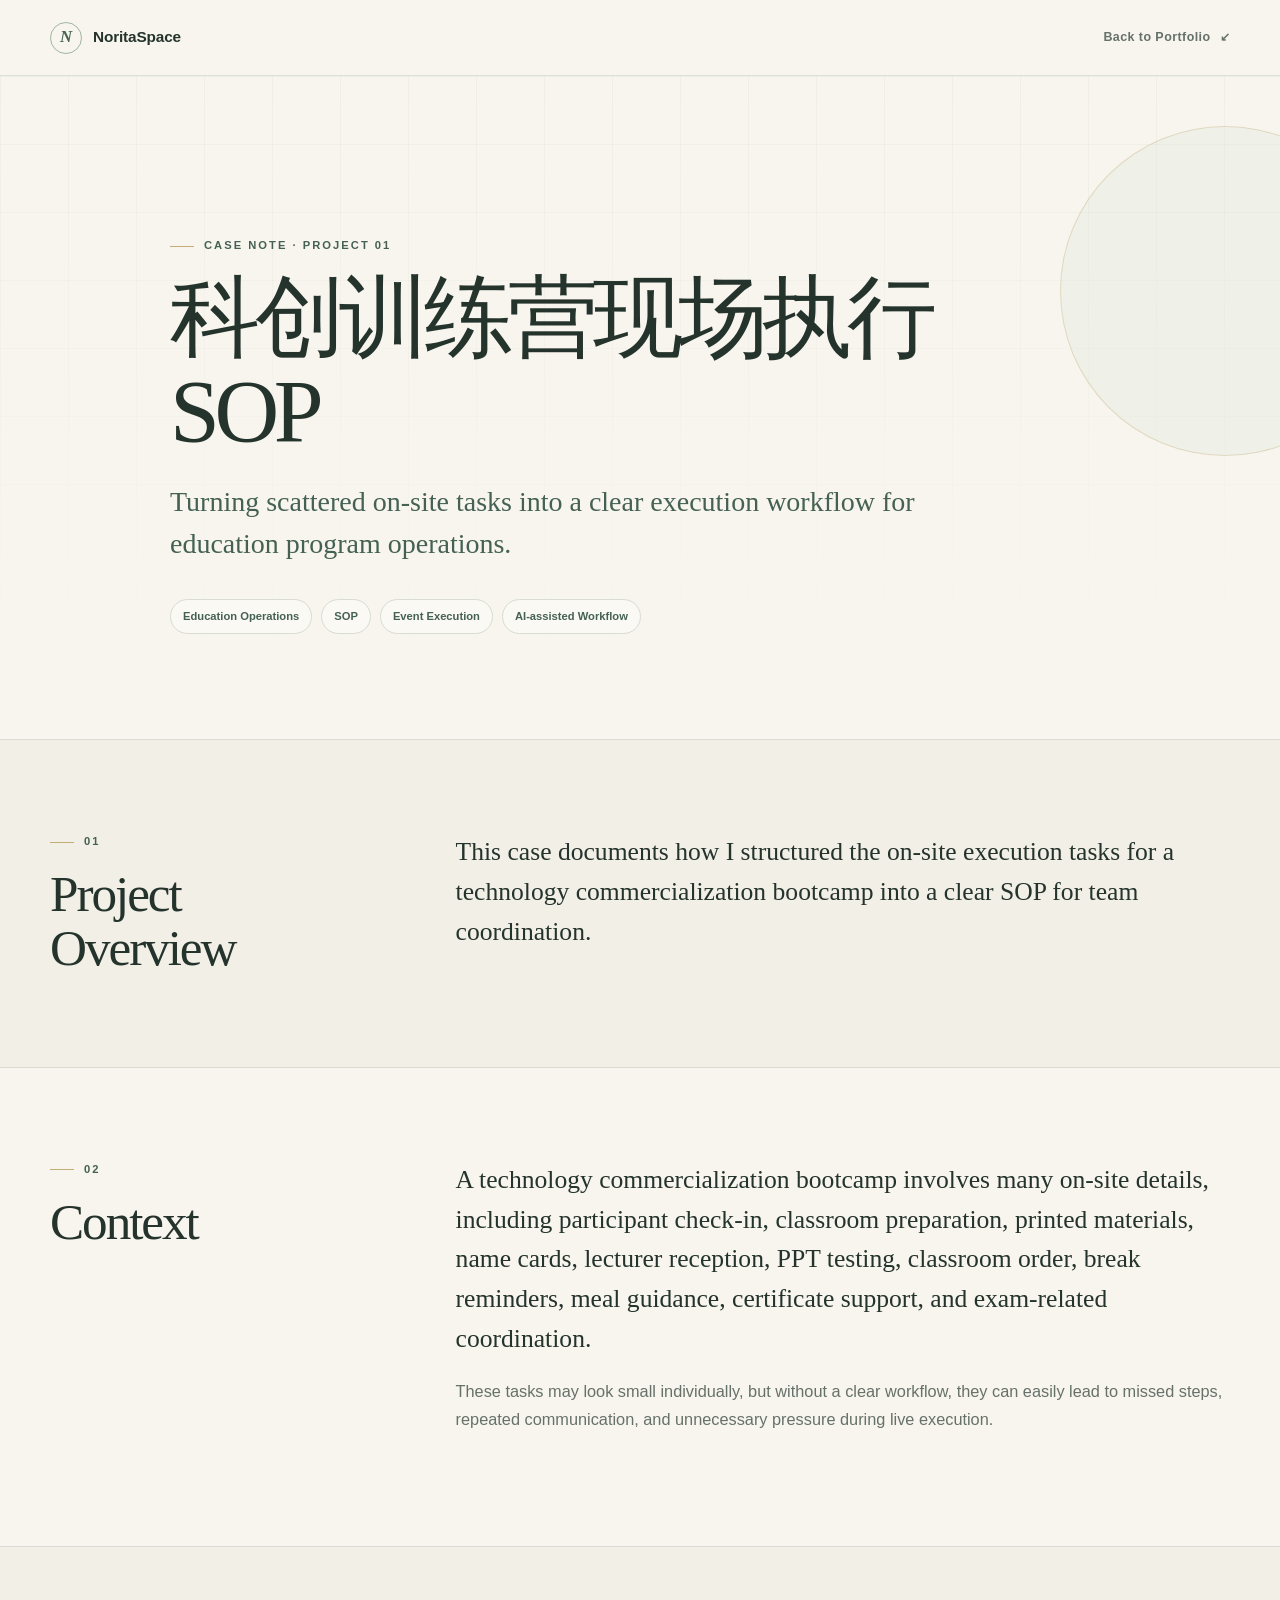
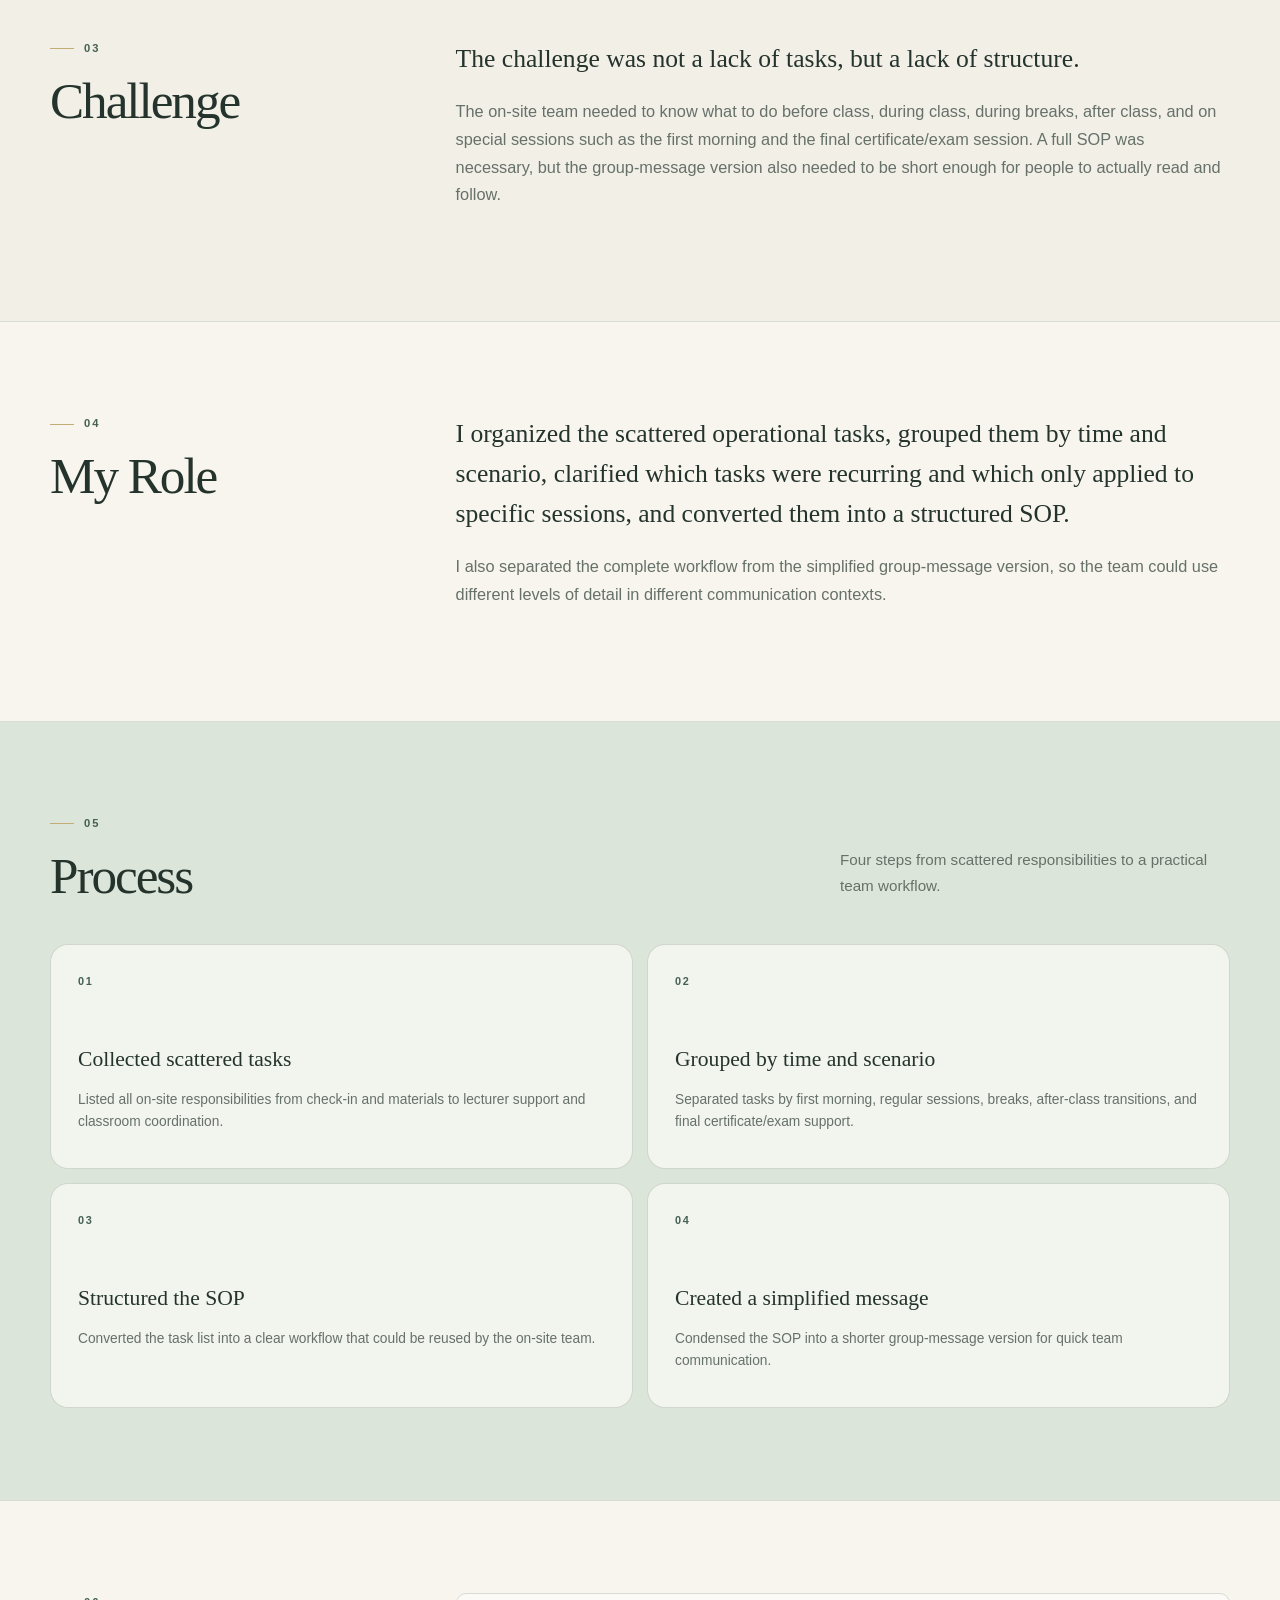
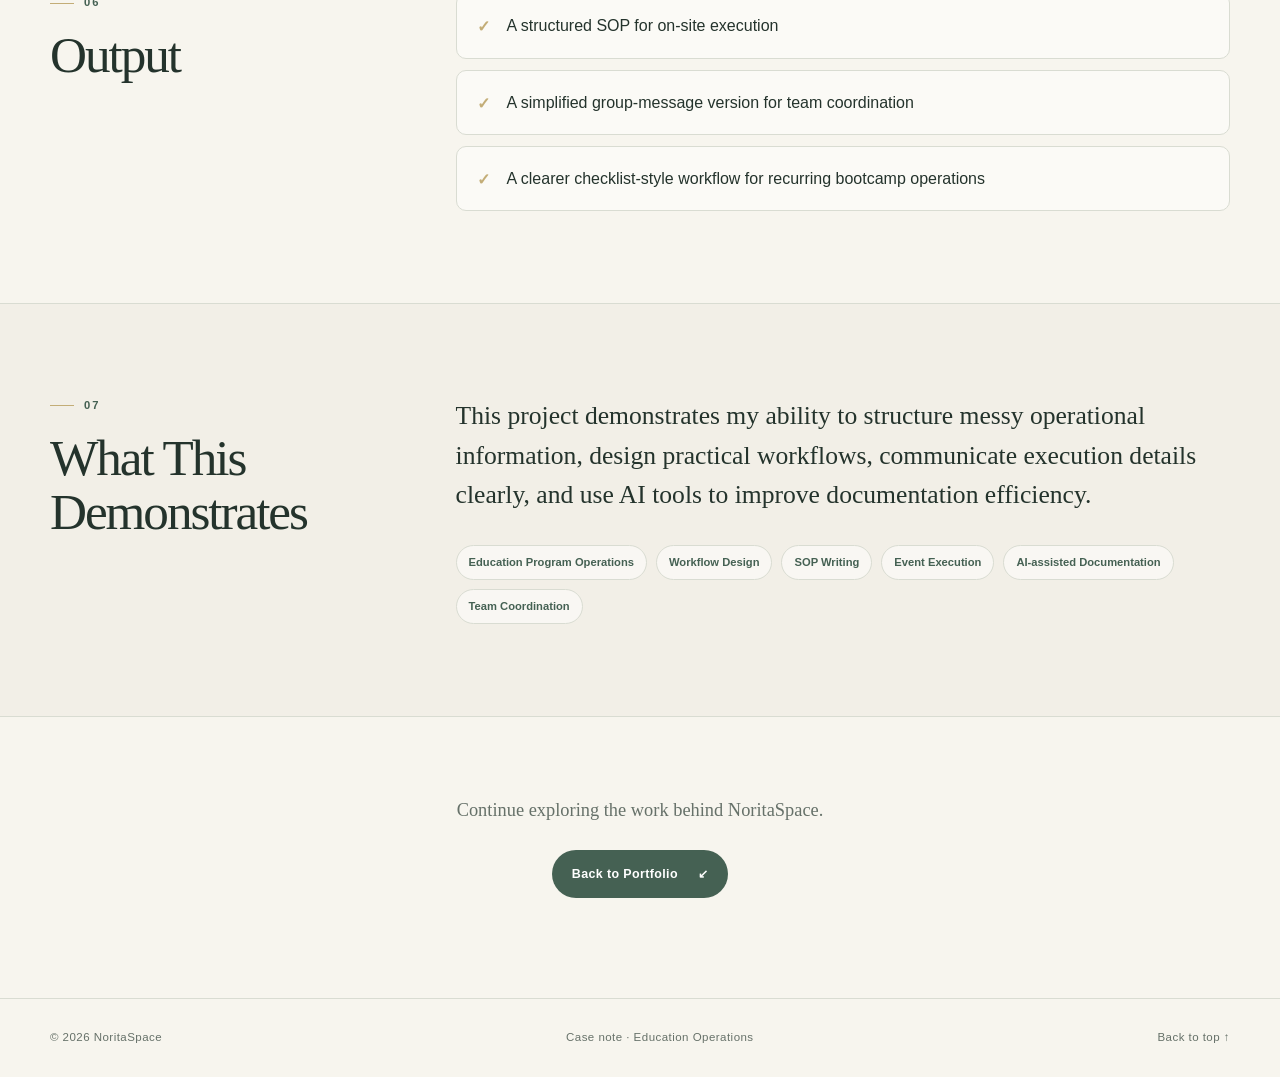
==== case-sop.html @ e7f47ffe "Add first case note page" ====
<!DOCTYPE html>
<html lang="en">
<head>
  <meta charset="UTF-8">
  <meta name="viewport" content="width=device-width, initial-scale=1.0">
  <meta name="description" content="A NoritaSpace case note about structuring the on-site execution workflow for a technology commercialization bootcamp.">
  <title>科创训练营现场执行 SOP | NoritaSpace</title>
  <link rel="icon" type="image/svg+xml" href="favicon.svg">
  <link rel="stylesheet" href="styles.css">
</head>
<body class="case-page">
  <a class="skip-link" href="#main-content">Skip to content</a>

  <header class="site-header">
    <div class="container nav-wrap">
      <a class="brand" href="index.html" aria-label="NoritaSpace home">
        <span class="brand-mark" aria-hidden="true">N</span>
        <span>NoritaSpace</span>
      </a>
      <a class="case-header-back" href="index.html#projects" aria-label="Back to Portfolio">
        <span>Back to Portfolio</span><span aria-hidden="true">↙</span>
      </a>
    </div>
  </header>

  <main id="main-content">
    <section class="case-hero" aria-labelledby="case-title">
      <div class="container case-hero-inner">
        <p class="eyebrow">Case note · Project 01</p>
        <h1 id="case-title" lang="zh-CN">科创训练营现场执行 SOP</h1>
        <p class="case-hero-subtitle">Turning scattered on-site tasks into a clear execution workflow for education program operations.</p>
        <ul class="case-tag-list" aria-label="Case tags">
          <li>Education Operations</li>
          <li>SOP</li>
          <li>Event Execution</li>
          <li>AI-assisted Workflow</li>
        </ul>
      </div>
    </section>

    <section class="case-section" aria-labelledby="overview-title">
      <div class="container case-section-grid">
        <div class="case-section-heading">
          <p class="section-index">01</p>
          <h2 id="overview-title">Project Overview</h2>
        </div>
        <div class="case-copy">
          <p>This case documents how I structured the on-site execution tasks for a technology commercialization bootcamp into a clear SOP for team coordination.</p>
        </div>
      </div>
    </section>

    <section class="case-section" aria-labelledby="context-title">
      <div class="container case-section-grid">
        <div class="case-section-heading">
          <p class="section-index">02</p>
          <h2 id="context-title">Context</h2>
        </div>
        <div class="case-copy">
          <p>A technology commercialization bootcamp involves many on-site details, including participant check-in, classroom preparation, printed materials, name cards, lecturer reception, PPT testing, classroom order, break reminders, meal guidance, certificate support, and exam-related coordination.</p>
          <p>These tasks may look small individually, but without a clear workflow, they can easily lead to missed steps, repeated communication, and unnecessary pressure during live execution.</p>
        </div>
      </div>
    </section>

    <section class="case-section" aria-labelledby="challenge-title">
      <div class="container case-section-grid">
        <div class="case-section-heading">
          <p class="section-index">03</p>
          <h2 id="challenge-title">Challenge</h2>
        </div>
        <div class="case-copy">
          <p>The challenge was not a lack of tasks, but a lack of structure.</p>
          <p>The on-site team needed to know what to do before class, during class, during breaks, after class, and on special sessions such as the first morning and the final certificate/exam session. A full SOP was necessary, but the group-message version also needed to be short enough for people to actually read and follow.</p>
        </div>
      </div>
    </section>

    <section class="case-section" aria-labelledby="role-title">
      <div class="container case-section-grid">
        <div class="case-section-heading">
          <p class="section-index">04</p>
          <h2 id="role-title">My Role</h2>
        </div>
        <div class="case-copy">
          <p>I organized the scattered operational tasks, grouped them by time and scenario, clarified which tasks were recurring and which only applied to specific sessions, and converted them into a structured SOP.</p>
          <p>I also separated the complete workflow from the simplified group-message version, so the team could use different levels of detail in different communication contexts.</p>
        </div>
      </div>
    </section>

    <section class="case-section case-process-section" aria-labelledby="process-title">
      <div class="container">
        <div class="case-section-intro">
          <div>
            <p class="section-index">05</p>
            <h2 id="process-title">Process</h2>
          </div>
          <p class="section-summary">Four steps from scattered responsibilities to a practical team workflow.</p>
        </div>

        <div class="process-grid">
          <article class="process-card">
            <span class="process-number">01</span>
            <h3>Collected scattered tasks</h3>
            <p>Listed all on-site responsibilities from check-in and materials to lecturer support and classroom coordination.</p>
          </article>
          <article class="process-card">
            <span class="process-number">02</span>
            <h3>Grouped by time and scenario</h3>
            <p>Separated tasks by first morning, regular sessions, breaks, after-class transitions, and final certificate/exam support.</p>
          </article>
          <article class="process-card">
            <span class="process-number">03</span>
            <h3>Structured the SOP</h3>
            <p>Converted the task list into a clear workflow that could be reused by the on-site team.</p>
          </article>
          <article class="process-card">
            <span class="process-number">04</span>
            <h3>Created a simplified message</h3>
            <p>Condensed the SOP into a shorter group-message version for quick team communication.</p>
          </article>
        </div>
      </div>
    </section>

    <section class="case-section" aria-labelledby="output-title">
      <div class="container case-section-grid">
        <div class="case-section-heading">
          <p class="section-index">06</p>
          <h2 id="output-title">Output</h2>
        </div>
        <ul class="case-output-list">
          <li>A structured SOP for on-site execution</li>
          <li>A simplified group-message version for team coordination</li>
          <li>A clearer checklist-style workflow for recurring bootcamp operations</li>
        </ul>
      </div>
    </section>

    <section class="case-section" aria-labelledby="demonstrates-title">
      <div class="container case-section-grid">
        <div class="case-section-heading">
          <p class="section-index">07</p>
          <h2 id="demonstrates-title">What This Demonstrates</h2>
        </div>
        <div class="case-copy">
          <p>This project demonstrates my ability to structure messy operational information, design practical workflows, communicate execution details clearly, and use AI tools to improve documentation efficiency.</p>
          <ul class="case-tag-list demonstrates-tags" aria-label="Demonstrated skills">
            <li>Education Program Operations</li>
            <li>Workflow Design</li>
            <li>SOP Writing</li>
            <li>Event Execution</li>
            <li>AI-assisted Documentation</li>
            <li>Team Coordination</li>
          </ul>
        </div>
      </div>
    </section>

    <section class="case-back-section" aria-label="Return to portfolio">
      <div class="container">
        <p>Continue exploring the work behind NoritaSpace.</p>
        <a class="case-back-button" href="index.html#projects">Back to Portfolio <span aria-hidden="true">↙</span></a>
      </div>
    </section>
  </main>

  <footer class="site-footer">
    <div class="container footer-inner">
      <p>© 2026 NoritaSpace</p>
      <p>Case note · Education Operations</p>
      <a href="#main-content">Back to top ↑</a>
    </div>
  </footer>
</body>
</html>
---- styles.css ----
:root {
  --color-paper: #f7f5ee;
  --color-paper-deep: #efede4;
  --color-card: #fbfaf6;
  --color-ink: #24332c;
  --color-muted: #667169;
  --color-line: #d9dcd2;
  --color-green: #9fb49f;
  --color-green-soft: #dce5d9;
  --color-green-deep: #456153;
  --color-gold: #c3ad77;
  --color-gold-soft: #eee5cf;
  --color-white: #ffffff;
  --shadow-soft: 0 14px 40px rgba(45, 60, 50, 0.07);
  --shadow-hover: 0 20px 48px rgba(45, 60, 50, 0.12);
  --radius-sm: 10px;
  --radius-md: 18px;
  --radius-lg: 28px;
  --container: 1180px;
  --header-height: 76px;
  --font-sans: Inter, "Avenir Next", Avenir, "Segoe UI", "PingFang SC", "Microsoft YaHei", sans-serif;
  --font-serif: Georgia, "Times New Roman", "Songti SC", serif;
}

*,
*::before,
*::after {
  box-sizing: border-box;
}

html {
  scroll-behavior: smooth;
  scroll-padding-top: calc(var(--header-height) + 20px);
}

body {
  margin: 0;
  color: var(--color-ink);
  background: var(--color-paper);
  font-family: var(--font-sans);
  font-size: 16px;
  line-height: 1.7;
  -webkit-font-smoothing: antialiased;
}

body.nav-open {
  overflow: hidden;
}

a {
  color: inherit;
  text-decoration: none;
}

button,
a {
  -webkit-tap-highlight-color: transparent;
}

p,
h1,
h2,
h3 {
  margin-top: 0;
}

.container {
  width: min(calc(100% - 48px), var(--container));
  margin-inline: auto;
}

.sr-only {
  position: absolute;
  width: 1px;
  height: 1px;
  padding: 0;
  margin: -1px;
  overflow: hidden;
  clip: rect(0, 0, 0, 0);
  white-space: nowrap;
  border: 0;
}

.skip-link {
  position: fixed;
  z-index: 1000;
  top: 12px;
  left: 12px;
  padding: 10px 16px;
  border-radius: var(--radius-sm);
  background: var(--color-ink);
  color: var(--color-white);
  transform: translateY(-140%);
  transition: transform 180ms ease;
}

.skip-link:focus {
  transform: translateY(0);
}

/* Navigation */
.site-header {
  position: sticky;
  z-index: 100;
  top: 0;
  height: var(--header-height);
  border-bottom: 1px solid rgba(217, 220, 210, 0.8);
  background: rgba(247, 245, 238, 0.9);
  backdrop-filter: blur(16px);
}

.nav-wrap {
  display: flex;
  height: 100%;
  align-items: center;
  justify-content: space-between;
}

.brand {
  display: inline-flex;
  align-items: center;
  gap: 11px;
  font-size: 0.96rem;
  font-weight: 700;
  letter-spacing: -0.01em;
}

.brand-mark {
  display: grid;
  width: 32px;
  height: 32px;
  place-items: center;
  border: 1px solid var(--color-green);
  border-radius: 50%;
  color: var(--color-green-deep);
  font-family: var(--font-serif);
  font-size: 1.05rem;
  font-style: italic;
}

.site-nav {
  display: flex;
  align-items: center;
  gap: clamp(20px, 3vw, 40px);
}

.site-nav a {
  position: relative;
  color: var(--color-muted);
  font-size: 0.83rem;
  font-weight: 600;
  letter-spacing: 0.04em;
}

.site-nav a::after {
  position: absolute;
  right: 0;
  bottom: -8px;
  left: 0;
  height: 1px;
  background: var(--color-green-deep);
  content: "";
  transform: scaleX(0);
  transform-origin: right;
  transition: transform 180ms ease;
}

.site-nav a:hover,
.site-nav a.active {
  color: var(--color-ink);
}

.site-nav a:hover::after,
.site-nav a.active::after {
  transform: scaleX(1);
  transform-origin: left;
}

.nav-toggle {
  display: none;
  width: 42px;
  height: 42px;
  padding: 10px;
  border: 1px solid var(--color-line);
  border-radius: 50%;
  background: transparent;
  cursor: pointer;
}

.nav-toggle span:not(.sr-only) {
  display: block;
  width: 100%;
  height: 1px;
  margin: 5px 0;
  background: var(--color-ink);
  transition: transform 180ms ease, opacity 180ms ease;
}

/* Shared sections */
.section {
  padding: 116px 0;
  border-top: 1px solid var(--color-line);
}

.section-tinted {
  background: var(--color-paper-deep);
}

.section-grid {
  display: grid;
  grid-template-columns: minmax(180px, 0.8fr) minmax(0, 2fr);
  gap: clamp(60px, 10vw, 150px);
}

.section-heading {
  align-self: start;
}

.section-heading-row {
  display: flex;
  align-items: flex-end;
  justify-content: space-between;
  gap: 40px;
  margin-bottom: 52px;
}

.section-index,
.eyebrow {
  margin-bottom: 16px;
  color: var(--color-green-deep);
  font-size: 0.7rem;
  font-weight: 700;
  letter-spacing: 0.18em;
  text-transform: uppercase;
}

.section-index::before,
.eyebrow::before {
  display: inline-block;
  width: 24px;
  height: 1px;
  margin-right: 10px;
  background: var(--color-gold);
  content: "";
  vertical-align: middle;
}

h2 {
  margin-bottom: 0;
  font-family: var(--font-serif);
  font-size: clamp(2.4rem, 5vw, 4.4rem);
  font-weight: 400;
  letter-spacing: -0.045em;
  line-height: 1.05;
}

.section-summary {
  width: min(100%, 390px);
  margin-bottom: 4px;
  color: var(--color-muted);
  font-size: 0.95rem;
}

.content-copy {
  max-width: 780px;
}

.content-copy p {
  margin-bottom: 24px;
  color: var(--color-muted);
  font-size: 1.03rem;
}

.content-copy .lead {
  color: var(--color-ink);
  font-family: var(--font-serif);
  font-size: clamp(1.55rem, 2.8vw, 2.25rem);
  line-height: 1.43;
  letter-spacing: -0.025em;
}

/* Hero */
.hero {
  position: relative;
  min-height: calc(100vh - var(--header-height));
  overflow: hidden;
  padding: clamp(90px, 12vh, 145px) 0 100px;
}

.hero::before {
  position: absolute;
  inset: 0;
  background-image: linear-gradient(rgba(69, 97, 83, 0.045) 1px, transparent 1px), linear-gradient(90deg, rgba(69, 97, 83, 0.045) 1px, transparent 1px);
  background-size: 68px 68px;
  content: "";
  mask-image: linear-gradient(to bottom, black, transparent 82%);
  pointer-events: none;
}

.hero-grid {
  position: relative;
  display: grid;
  grid-template-columns: minmax(0, 1.7fr) minmax(290px, 0.7fr);
  gap: clamp(60px, 9vw, 130px);
  align-items: end;
}

.hero-copy {
  max-width: 790px;
}

.hero h1 {
  margin-bottom: 22px;
  font-family: var(--font-serif);
  font-size: clamp(4.2rem, 10vw, 8.4rem);
  font-weight: 400;
  letter-spacing: -0.075em;
  line-height: 0.88;
}

.hero h1 span {
  color: var(--color-green-deep);
  font-style: italic;
  font-weight: 400;
}

.hero-subtitle {
  max-width: 680px;
  margin-bottom: 20px;
  color: var(--color-ink);
  font-size: clamp(1.15rem, 2vw, 1.55rem);
  line-height: 1.45;
}

.hero-statement {
  max-width: 720px;
  margin-bottom: 20px;
  padding-left: 18px;
  border-left: 2px solid var(--color-gold);
  color: var(--color-green-deep);
  font-family: var(--font-serif);
  font-size: clamp(1.08rem, 1.8vw, 1.35rem);
  line-height: 1.55;
}

.hero-intro {
  max-width: 650px;
  margin-bottom: 38px;
  color: var(--color-muted);
  font-size: 0.98rem;
}

.hero-actions {
  display: flex;
  flex-wrap: wrap;
  gap: 12px;
}

.button {
  display: inline-flex;
  min-height: 48px;
  align-items: center;
  justify-content: center;
  gap: 24px;
  padding: 12px 21px;
  border: 1px solid transparent;
  border-radius: 999px;
  font-size: 0.82rem;
  font-weight: 700;
  letter-spacing: 0.03em;
  transition: transform 180ms ease, box-shadow 180ms ease, background-color 180ms ease;
}

.button:hover {
  transform: translateY(-2px);
}

.button-primary {
  background: var(--color-green-deep);
  color: var(--color-white);
  box-shadow: 0 8px 22px rgba(69, 97, 83, 0.16);
}

.button-primary:hover {
  box-shadow: 0 12px 28px rgba(69, 97, 83, 0.24);
}

.button-secondary {
  border-color: var(--color-line);
  background: rgba(255, 255, 255, 0.35);
}

.button-secondary:hover {
  background: var(--color-white);
}

.hero-note {
  position: relative;
  padding: 26px;
  border: 1px solid rgba(159, 180, 159, 0.7);
  border-radius: var(--radius-md);
  background: rgba(251, 250, 246, 0.78);
  box-shadow: var(--shadow-soft);
  backdrop-filter: blur(8px);
}

.note-topline {
  display: flex;
  align-items: center;
  justify-content: space-between;
  padding-bottom: 20px;
  border-bottom: 1px solid var(--color-line);
  color: var(--color-muted);
  font-size: 0.7rem;
  font-weight: 700;
  letter-spacing: 0.12em;
  text-transform: uppercase;
}

.status-dot {
  width: 8px;
  height: 8px;
  border-radius: 50%;
  background: var(--color-green);
  box-shadow: 0 0 0 5px var(--color-green-soft);
}

.note-number {
  margin: 22px 0 12px;
  color: var(--color-gold);
  font-family: var(--font-serif);
  font-size: 1.8rem;
  font-style: italic;
}

.focus-list {
  display: grid;
  gap: 7px;
  color: var(--color-ink);
  font-size: 0.88rem;
}

.focus-list span::before {
  margin-right: 9px;
  color: var(--color-green);
  content: "·";
}

.note-caption {
  margin: 20px 0 0;
  padding-top: 18px;
  border-top: 1px solid var(--color-line);
  color: var(--color-muted);
  font-family: var(--font-serif);
  font-size: 0.9rem;
  font-style: italic;
  line-height: 1.5;
}

.hero-decoration {
  position: absolute;
  border-radius: 50%;
  pointer-events: none;
}

.hero-decoration-one {
  top: 8%;
  right: -140px;
  width: 400px;
  height: 400px;
  border: 1px solid rgba(195, 173, 119, 0.32);
}

.hero-decoration-two {
  top: 12%;
  right: -86px;
  width: 290px;
  height: 290px;
  background: rgba(220, 229, 217, 0.45);
}

/* Area cards */
.area-grid {
  display: grid;
  grid-template-columns: repeat(6, 1fr);
  gap: 16px;
}

.area-card {
  position: relative;
  min-height: 278px;
  grid-column: span 2;
  padding: 25px;
  border: 1px solid var(--color-line);
  border-radius: var(--radius-md);
  background: var(--color-card);
  transition: transform 200ms ease, box-shadow 200ms ease, border-color 200ms ease;
}

.area-card:nth-child(4) {
  grid-column: 2 / span 2;
}

.area-card-wide {
  grid-column: span 2;
}

.area-card:hover {
  border-color: var(--color-green);
  box-shadow: var(--shadow-hover);
  transform: translateY(-4px);
}

.area-number {
  position: absolute;
  top: 21px;
  right: 23px;
  color: var(--color-muted);
  font-size: 0.68rem;
  letter-spacing: 0.14em;
}

.area-icon {
  display: grid;
  width: 44px;
  height: 44px;
  margin-bottom: 48px;
  place-items: center;
  border-radius: 50%;
  background: var(--color-green-soft);
  color: var(--color-green-deep);
  font-family: var(--font-serif);
  font-size: 1.2rem;
}

.area-card:nth-child(2) .area-icon,
.area-card:nth-child(5) .area-icon {
  background: var(--color-gold-soft);
  color: #826f42;
}

.area-card h3 {
  margin-bottom: 12px;
  font-family: var(--font-serif);
  font-size: 1.38rem;
  font-weight: 400;
  line-height: 1.25;
}

.area-card p {
  margin-bottom: 0;
  color: var(--color-muted);
  font-size: 0.86rem;
  line-height: 1.65;
}

/* Project cards */
.project-list {
  display: grid;
  gap: 14px;
}

.project-card {
  display: grid;
  grid-template-columns: 190px minmax(0, 1fr);
  min-height: 220px;
  overflow: hidden;
  border: 1px solid var(--color-line);
  border-radius: var(--radius-md);
  background: var(--color-card);
  transition: transform 200ms ease, box-shadow 200ms ease, border-color 200ms ease;
}

.project-card:hover {
  border-color: var(--color-green);
  box-shadow: var(--shadow-hover);
  transform: translateY(-3px);
}

.project-meta {
  display: flex;
  flex-direction: column;
  justify-content: space-between;
  padding: 27px;
  border-right: 1px solid var(--color-line);
  color: var(--color-muted);
  font-size: 0.7rem;
  font-weight: 700;
  letter-spacing: 0.12em;
  text-transform: uppercase;
}

.project-symbol {
  display: grid;
  width: 36px;
  height: 36px;
  place-items: center;
  border: 1px solid var(--color-line);
  border-radius: 50%;
  color: var(--color-green-deep);
  font-size: 1rem;
  transition: background-color 180ms ease, color 180ms ease;
}

.project-card:hover .project-symbol {
  background: var(--color-green-deep);
  color: var(--color-white);
}

.project-body {
  min-width: 0;
  padding: 27px 32px;
}

.project-body h3 {
  margin-bottom: 13px;
  font-family: var(--font-serif);
  font-size: clamp(1.35rem, 2.5vw, 1.8rem);
  font-weight: 400;
}

.project-body p {
  max-width: 810px;
  margin-bottom: 17px;
  color: var(--color-muted);
  font-size: 0.9rem;
  line-height: 1.65;
}

.project-body .project-contribution {
  margin-bottom: 10px;
  padding: 12px 15px;
  border-left: 2px solid var(--color-green);
  border-radius: 0 var(--radius-sm) var(--radius-sm) 0;
  background: rgba(220, 229, 217, 0.42);
  color: var(--color-ink);
  font-size: 0.84rem;
}

.project-contribution strong {
  color: var(--color-green-deep);
  font-size: 0.72rem;
  letter-spacing: 0.04em;
  text-transform: uppercase;
}

.project-body .project-outcome {
  margin-bottom: 24px;
  padding: 12px 15px;
  border-left: 2px solid var(--color-gold);
  border-radius: 0 var(--radius-sm) var(--radius-sm) 0;
  background: rgba(238, 229, 207, 0.42);
  color: var(--color-ink);
  font-size: 0.84rem;
}

.project-outcome strong {
  color: #826f42;
  font-size: 0.72rem;
  letter-spacing: 0.04em;
  text-transform: uppercase;
}

.project-footer {
  display: flex;
  align-items: flex-end;
  justify-content: space-between;
  gap: 22px;
}

.tag-list {
  display: flex;
  flex-wrap: wrap;
  gap: 8px;
  margin: 0;
  padding: 0;
  list-style: none;
}

.tag-list li {
  padding: 5px 10px;
  border: 1px solid var(--color-line);
  border-radius: 999px;
  background: var(--color-paper);
  color: var(--color-green-deep);
  font-size: 0.68rem;
  font-weight: 600;
  letter-spacing: 0.02em;
}

.case-note-action {
  display: flex;
  flex: 0 0 auto;
  align-items: center;
  gap: 9px;
}

.case-note-link {
  display: inline-flex;
  min-height: 34px;
  align-items: center;
  padding: 6px 13px;
  border: 1px solid var(--color-green);
  border-radius: 999px;
  background: transparent;
  color: var(--color-green-deep);
  cursor: pointer;
  font-family: inherit;
  font-size: 0.68rem;
  font-weight: 700;
  letter-spacing: 0.025em;
  opacity: 1;
  transition: background-color 180ms ease, border-color 180ms ease;
}

.case-note-link[href]:hover {
  border-color: var(--color-gold);
  background: var(--color-gold-soft);
}

.case-note-link:disabled {
  cursor: not-allowed;
  opacity: 0.88;
}

.case-note-link:disabled:hover {
  border-color: var(--color-green);
  background: rgba(220, 229, 217, 0.32);
}

.case-note-action span {
  color: var(--color-muted);
  font-size: 0.62rem;
  letter-spacing: 0.03em;
}

/* Selected tools */
.section-tools {
  background: var(--color-paper-deep);
}

.tools-grid {
  display: flex;
  flex-wrap: wrap;
  gap: 12px;
  margin: 0;
  padding: 0;
  list-style: none;
}

.tools-grid li {
  padding: 13px 20px;
  border: 1px solid var(--color-line);
  border-radius: 999px;
  background: var(--color-card);
  color: var(--color-ink);
  font-family: var(--font-serif);
  font-size: 0.96rem;
}

.tools-grid li:nth-child(3n + 1) {
  background: var(--color-green-soft);
}

.tools-grid li:nth-child(4n + 2) {
  background: var(--color-gold-soft);
}

/* Methods */
.section-methods {
  background: var(--color-green-soft);
}

.methods-intro {
  margin-bottom: 38px;
}

.method-list {
  margin: 0;
  padding: 0;
  border-top: 1px solid rgba(69, 97, 83, 0.25);
  list-style: none;
  counter-reset: steps;
}

.method-list li {
  display: grid;
  grid-template-columns: 68px 1fr;
  align-items: center;
  min-height: 75px;
  border-bottom: 1px solid rgba(69, 97, 83, 0.25);
  font-family: var(--font-serif);
  font-size: clamp(1.05rem, 2vw, 1.35rem);
}

.method-number {
  color: var(--color-green-deep);
  font-family: var(--font-sans);
  font-size: 0.66rem;
  font-weight: 700;
  letter-spacing: 0.14em;
}

/* Currently exploring */
.section-exploring {
  background: var(--color-paper);
}

.exploring-grid {
  display: grid;
  grid-template-columns: repeat(3, minmax(0, 1fr));
  gap: 13px;
  margin: 0;
  padding: 0;
  list-style: none;
}

.exploring-grid li {
  display: grid;
  min-height: 112px;
  grid-template-columns: 38px minmax(0, 1fr);
  align-items: center;
  padding: 22px;
  border: 1px solid var(--color-line);
  border-radius: var(--radius-md);
  background: var(--color-card);
  color: var(--color-ink);
  font-family: var(--font-serif);
  font-size: 1.05rem;
  line-height: 1.4;
}

.exploring-grid li:nth-child(2),
.exploring-grid li:nth-child(5) {
  background: rgba(238, 229, 207, 0.5);
}

.exploring-grid span {
  align-self: start;
  padding-top: 4px;
  color: var(--color-green-deep);
  font-family: var(--font-sans);
  font-size: 0.62rem;
  font-weight: 700;
  letter-spacing: 0.12em;
}

/* Contact */
.section-contact {
  padding: 100px 0;
}

.contact-card {
  display: grid;
  grid-template-columns: minmax(0, 1.5fr) minmax(260px, 0.6fr);
  gap: 80px;
  padding: clamp(38px, 7vw, 80px);
  border-radius: var(--radius-lg);
  background: var(--color-ink);
  color: var(--color-paper);
  box-shadow: var(--shadow-soft);
}

.contact-copy h2 {
  margin-bottom: 35px;
  font-size: clamp(2.4rem, 5.5vw, 4.7rem);
}

.contact-copy,
.contact-details {
  min-width: 0;
}

.contact-copy .section-index {
  color: var(--color-green);
}

.contact-copy p:not(.section-index) {
  max-width: 650px;
  margin-bottom: 9px;
  color: #bdc5bf;
  font-size: 0.93rem;
}

.contact-details {
  display: flex;
  flex-direction: column;
  align-self: end;
  border-top: 1px solid rgba(255, 255, 255, 0.2);
}

.contact-detail {
  display: flex;
  align-items: center;
  justify-content: space-between;
  gap: 24px;
  padding: 20px 0;
  border-bottom: 1px solid rgba(255, 255, 255, 0.2);
  font-family: var(--font-serif);
  font-size: 1.22rem;
}

.contact-detail span:last-child {
  overflow-wrap: anywhere;
  color: var(--color-green);
  font-family: var(--font-sans);
  font-size: 0.72rem;
  letter-spacing: 0.03em;
  text-align: right;
}

/* Footer */
.site-footer {
  padding: 29px 0;
  border-top: 1px solid var(--color-line);
}

.footer-inner {
  display: flex;
  align-items: center;
  justify-content: space-between;
  gap: 20px;
  color: var(--color-muted);
  font-size: 0.72rem;
  letter-spacing: 0.04em;
}

.footer-inner p {
  margin: 0;
}

.footer-inner a:hover {
  color: var(--color-ink);
}

/* Case note page */
.case-page {
  background: var(--color-paper);
}

.case-header-back {
  display: inline-flex;
  align-items: center;
  gap: 9px;
  color: var(--color-muted);
  font-size: 0.78rem;
  font-weight: 700;
  letter-spacing: 0.035em;
  transition: color 180ms ease;
}

.case-header-back:hover {
  color: var(--color-green-deep);
}

.case-hero {
  position: relative;
  overflow: hidden;
  padding: clamp(96px, 13vw, 160px) 0 105px;
}

.case-hero::before {
  position: absolute;
  inset: 0;
  background-image: linear-gradient(rgba(69, 97, 83, 0.045) 1px, transparent 1px), linear-gradient(90deg, rgba(69, 97, 83, 0.045) 1px, transparent 1px);
  background-size: 68px 68px;
  content: "";
  mask-image: linear-gradient(to bottom, black, transparent 92%);
  pointer-events: none;
}

.case-hero::after {
  position: absolute;
  top: 50px;
  right: -110px;
  width: 330px;
  height: 330px;
  border: 1px solid rgba(195, 173, 119, 0.35);
  border-radius: 50%;
  background: rgba(220, 229, 217, 0.3);
  content: "";
  pointer-events: none;
}

.case-hero-inner {
  position: relative;
  z-index: 1;
  max-width: 940px;
}

.case-hero h1 {
  max-width: 900px;
  margin-bottom: 24px;
  font-family: var(--font-serif);
  font-size: clamp(3.25rem, 7vw, 6.7rem);
  font-weight: 400;
  letter-spacing: -0.06em;
  line-height: 1.04;
}

.case-hero-subtitle {
  max-width: 760px;
  margin-bottom: 34px;
  color: var(--color-green-deep);
  font-family: var(--font-serif);
  font-size: clamp(1.25rem, 2.5vw, 1.75rem);
  line-height: 1.5;
}

.case-tag-list {
  display: flex;
  flex-wrap: wrap;
  gap: 9px;
  margin: 0;
  padding: 0;
  list-style: none;
}

.case-tag-list li {
  padding: 7px 12px;
  border: 1px solid var(--color-line);
  border-radius: 999px;
  background: rgba(251, 250, 246, 0.78);
  color: var(--color-green-deep);
  font-size: 0.7rem;
  font-weight: 700;
}

.case-section {
  padding: 92px 0;
  border-top: 1px solid var(--color-line);
}

.case-section:nth-of-type(even) {
  background: rgba(239, 237, 228, 0.58);
}

.case-section-grid {
  display: grid;
  grid-template-columns: minmax(190px, 0.75fr) minmax(0, 2fr);
  gap: clamp(52px, 9vw, 130px);
}

.case-section-heading {
  align-self: start;
}

.case-page h2 {
  font-size: clamp(2rem, 4vw, 3.35rem);
  letter-spacing: -0.04em;
}

.case-copy {
  max-width: 770px;
}

.case-copy p {
  margin-bottom: 20px;
  color: var(--color-muted);
  font-size: 1.02rem;
}

.case-copy p:first-child {
  color: var(--color-ink);
  font-family: var(--font-serif);
  font-size: clamp(1.25rem, 2vw, 1.6rem);
  line-height: 1.55;
}

.case-process-section {
  background: var(--color-green-soft) !important;
}

.case-section-intro {
  display: flex;
  align-items: flex-end;
  justify-content: space-between;
  gap: 40px;
  margin-bottom: 42px;
}

.process-grid {
  display: grid;
  grid-template-columns: repeat(2, minmax(0, 1fr));
  gap: 14px;
}

.process-card {
  min-height: 225px;
  padding: 27px;
  border: 1px solid rgba(69, 97, 83, 0.2);
  border-radius: var(--radius-md);
  background: rgba(251, 250, 246, 0.72);
}

.process-number {
  display: block;
  margin-bottom: 50px;
  color: var(--color-green-deep);
  font-size: 0.68rem;
  font-weight: 700;
  letter-spacing: 0.15em;
}

.process-card h3 {
  margin-bottom: 11px;
  font-family: var(--font-serif);
  font-size: 1.35rem;
  font-weight: 400;
}

.process-card p {
  margin-bottom: 0;
  color: var(--color-muted);
  font-size: 0.86rem;
  line-height: 1.65;
}

.case-output-list {
  display: grid;
  gap: 11px;
  margin: 0;
  padding: 0;
  list-style: none;
}

.case-output-list li {
  position: relative;
  padding: 18px 20px 18px 50px;
  border: 1px solid var(--color-line);
  border-radius: var(--radius-sm);
  background: var(--color-card);
  color: var(--color-ink);
}

.case-output-list li::before {
  position: absolute;
  top: 19px;
  left: 20px;
  color: var(--color-gold);
  content: "✓";
  font-weight: 700;
}

.demonstrates-tags {
  margin-top: 30px;
}

.case-back-section {
  padding: 78px 0 100px;
  border-top: 1px solid var(--color-line);
  text-align: center;
}

.case-back-section p {
  margin-bottom: 24px;
  color: var(--color-muted);
  font-family: var(--font-serif);
  font-size: 1.15rem;
}

.case-back-button {
  display: inline-flex;
  min-height: 48px;
  align-items: center;
  gap: 20px;
  padding: 12px 20px;
  border-radius: 999px;
  background: var(--color-green-deep);
  color: var(--color-white);
  font-size: 0.78rem;
  font-weight: 700;
  letter-spacing: 0.03em;
  transition: transform 180ms ease, box-shadow 180ms ease;
}

.case-back-button:hover {
  box-shadow: 0 12px 28px rgba(69, 97, 83, 0.2);
  transform: translateY(-2px);
}

/* Responsive layout */
@media (max-width: 900px) {
  :root {
    --header-height: 68px;
  }

  .hero-grid,
  .section-grid,
  .contact-card {
    grid-template-columns: 1fr;
  }

  .hero {
    min-height: auto;
  }

  .hero-note {
    max-width: 520px;
  }

  .section-grid,
  .contact-card {
    gap: 45px;
  }

  .area-card,
  .area-card:nth-child(4),
  .area-card-wide {
    grid-column: span 3;
  }

  .contact-details {
    max-width: 440px;
  }

  .exploring-grid {
    grid-template-columns: repeat(2, minmax(0, 1fr));
  }
}

@media (max-width: 820px) {
  .container {
    width: min(calc(100% - 32px), var(--container));
  }

  .section {
    padding: 82px 0;
  }

  .nav-toggle {
    display: block;
  }

  .nav-toggle[aria-expanded="true"] span:nth-of-type(2) {
    transform: translateY(6px) rotate(45deg);
  }

  .nav-toggle[aria-expanded="true"] span:nth-of-type(3) {
    opacity: 0;
  }

  .nav-toggle[aria-expanded="true"] span:nth-of-type(4) {
    transform: translateY(-6px) rotate(-45deg);
  }

  .site-nav {
    position: fixed;
    inset: var(--header-height) 0 auto;
    display: grid;
    padding: 18px 16px 28px;
    border-bottom: 1px solid var(--color-line);
    background: var(--color-paper);
    box-shadow: var(--shadow-soft);
    opacity: 0;
    pointer-events: none;
    transform: translateY(-8px);
    transition: opacity 180ms ease, transform 180ms ease;
  }

  .site-nav.open {
    opacity: 1;
    pointer-events: auto;
    transform: translateY(0);
  }

  .site-nav a {
    padding: 11px 8px;
    font-size: 0.9rem;
  }

  .site-nav a::after {
    display: none;
  }

  .hero {
    padding: 78px 0 72px;
  }

  .hero-grid {
    gap: 54px;
  }

  .hero h1 {
    font-size: clamp(3.7rem, 18vw, 5.3rem);
  }

  .hero-subtitle {
    font-size: 1.12rem;
  }

  .hero-decoration-one {
    right: -250px;
  }

  .hero-decoration-two {
    right: -200px;
  }

  .section-heading-row {
    display: block;
    margin-bottom: 38px;
  }

  .section-summary {
    margin-top: 20px;
  }

  .area-grid {
    grid-template-columns: 1fr;
  }

  .area-card,
  .area-card:nth-child(4),
  .area-card-wide {
    min-height: 245px;
    grid-column: auto;
  }

  .area-icon {
    margin-bottom: 36px;
  }

  .project-card {
    grid-template-columns: 1fr;
  }

  .project-meta {
    flex-direction: row;
    align-items: center;
    padding: 18px 21px;
    border-right: 0;
    border-bottom: 1px solid var(--color-line);
  }

  .project-body {
    padding: 23px 21px 26px;
  }

  .project-footer {
    align-items: flex-start;
    flex-direction: column;
  }

  .exploring-grid {
    grid-template-columns: 1fr;
  }

  .exploring-grid li {
    min-height: 92px;
  }

  .contact-card {
    padding: 42px 25px;
  }

  .contact-copy h2 br {
    display: none;
  }

  .contact-detail {
    align-items: flex-start;
    flex-direction: column;
    gap: 4px;
  }

  .contact-detail span:last-child {
    text-align: left;
  }

  .footer-inner {
    flex-direction: column;
    align-items: flex-start;
    gap: 6px;
  }

  .case-hero {
    padding: 78px 0 72px;
  }

  .case-hero::after {
    right: -230px;
  }

  .case-hero h1 {
    font-size: clamp(2.8rem, 13vw, 4.7rem);
  }

  .case-section {
    padding: 72px 0;
  }

  .case-section-grid {
    grid-template-columns: 1fr;
    gap: 34px;
  }

  .case-section-intro {
    display: block;
    margin-bottom: 32px;
  }

  .process-grid {
    grid-template-columns: 1fr;
  }

  .process-card {
    min-height: 200px;
  }

  .case-header-back span:first-child {
    display: none;
  }
}

@media (max-width: 420px) {
  .hero-actions {
    align-items: stretch;
    flex-direction: column;
  }

  .button {
    width: 100%;
  }

  .method-list li {
    grid-template-columns: 46px 1fr;
    min-height: 84px;
  }
}

@media (prefers-reduced-motion: reduce) {
  html {
    scroll-behavior: auto;
  }

  *,
  *::before,
  *::after {
    scroll-behavior: auto !important;
    transition-duration: 0.01ms !important;
  }
}
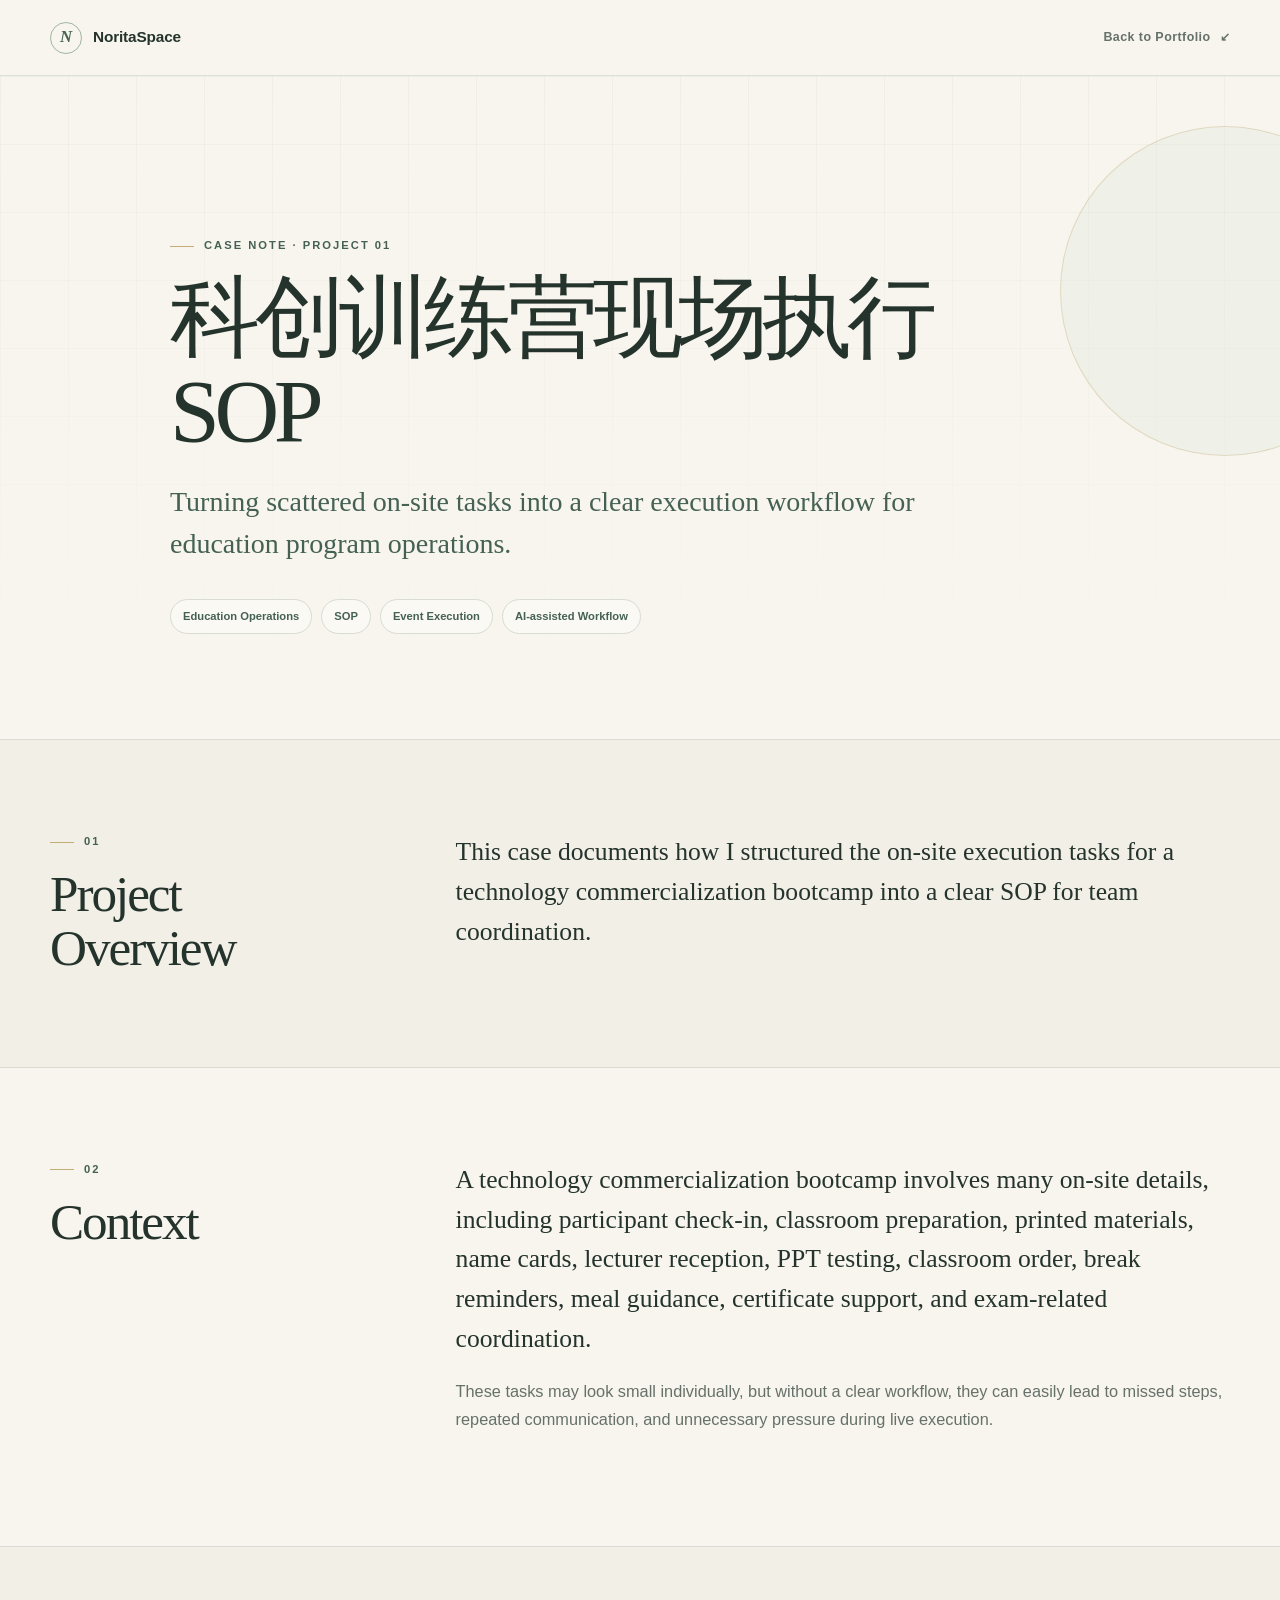
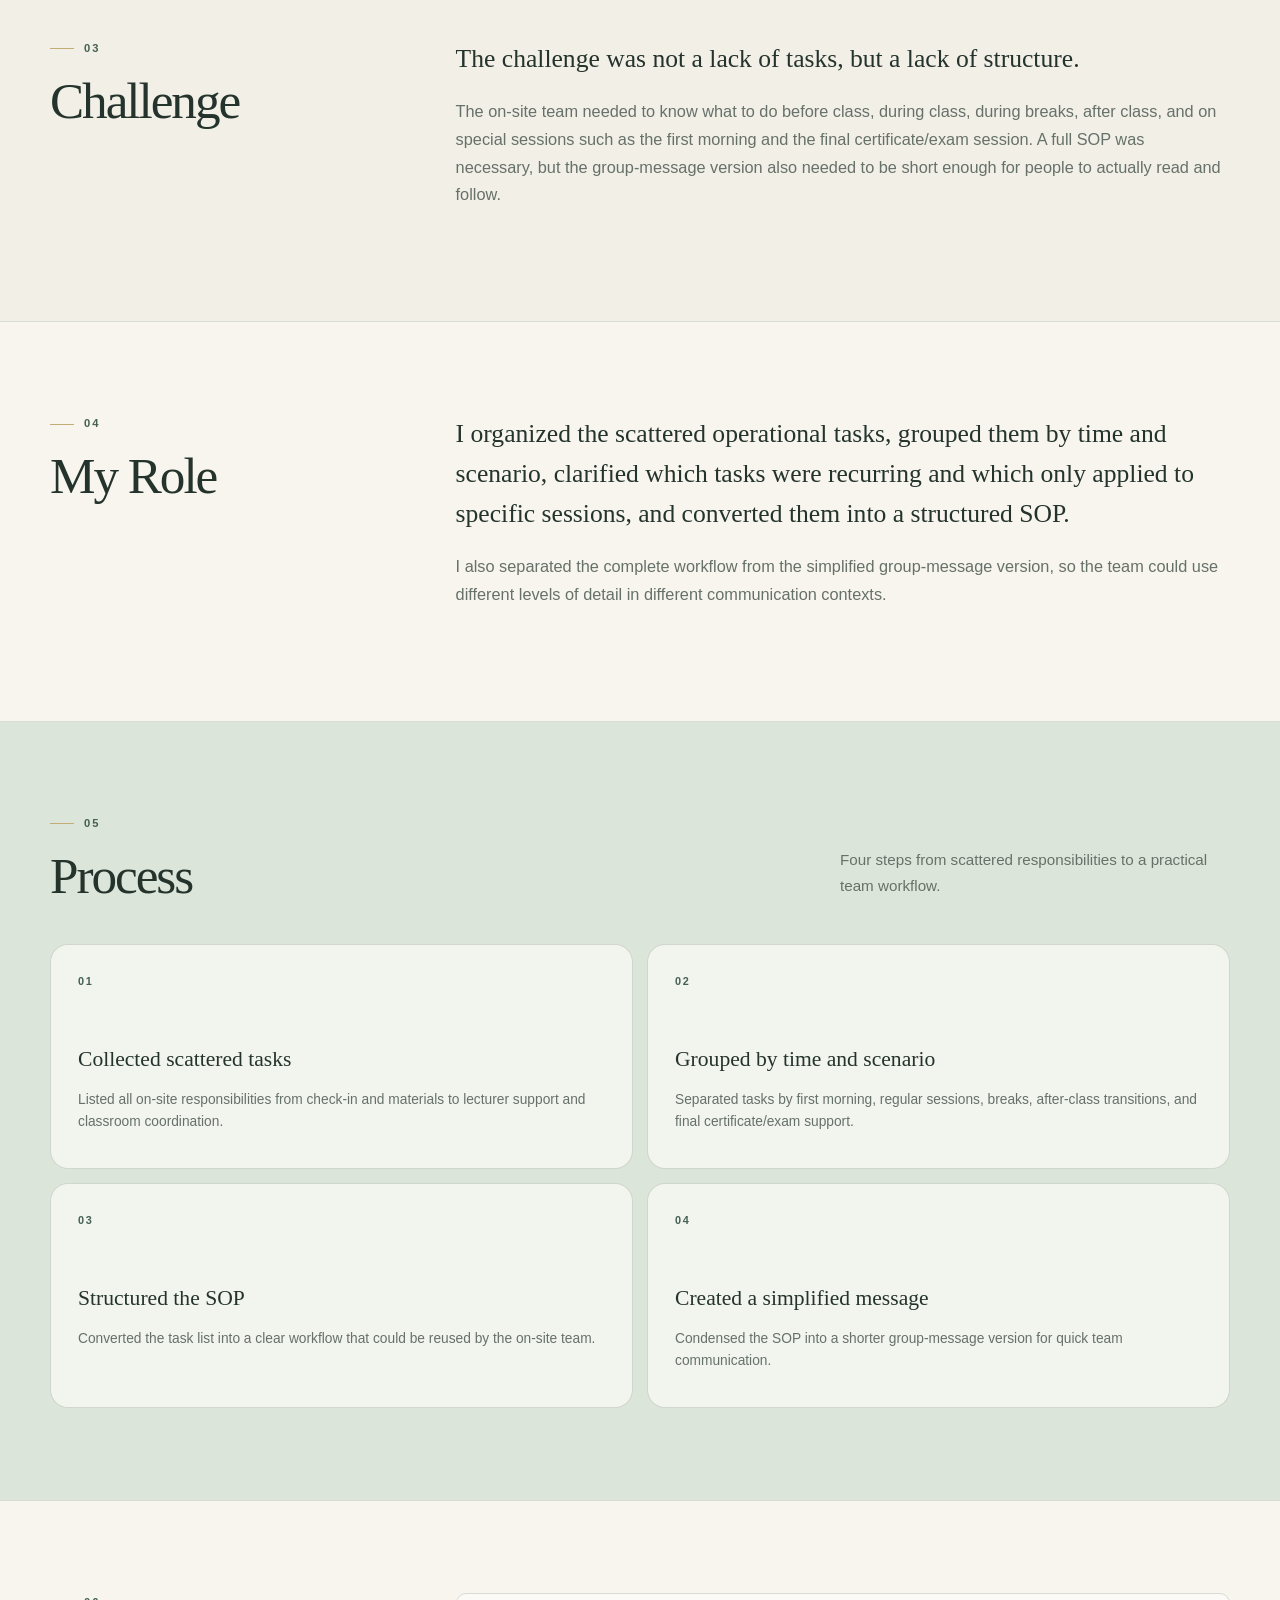
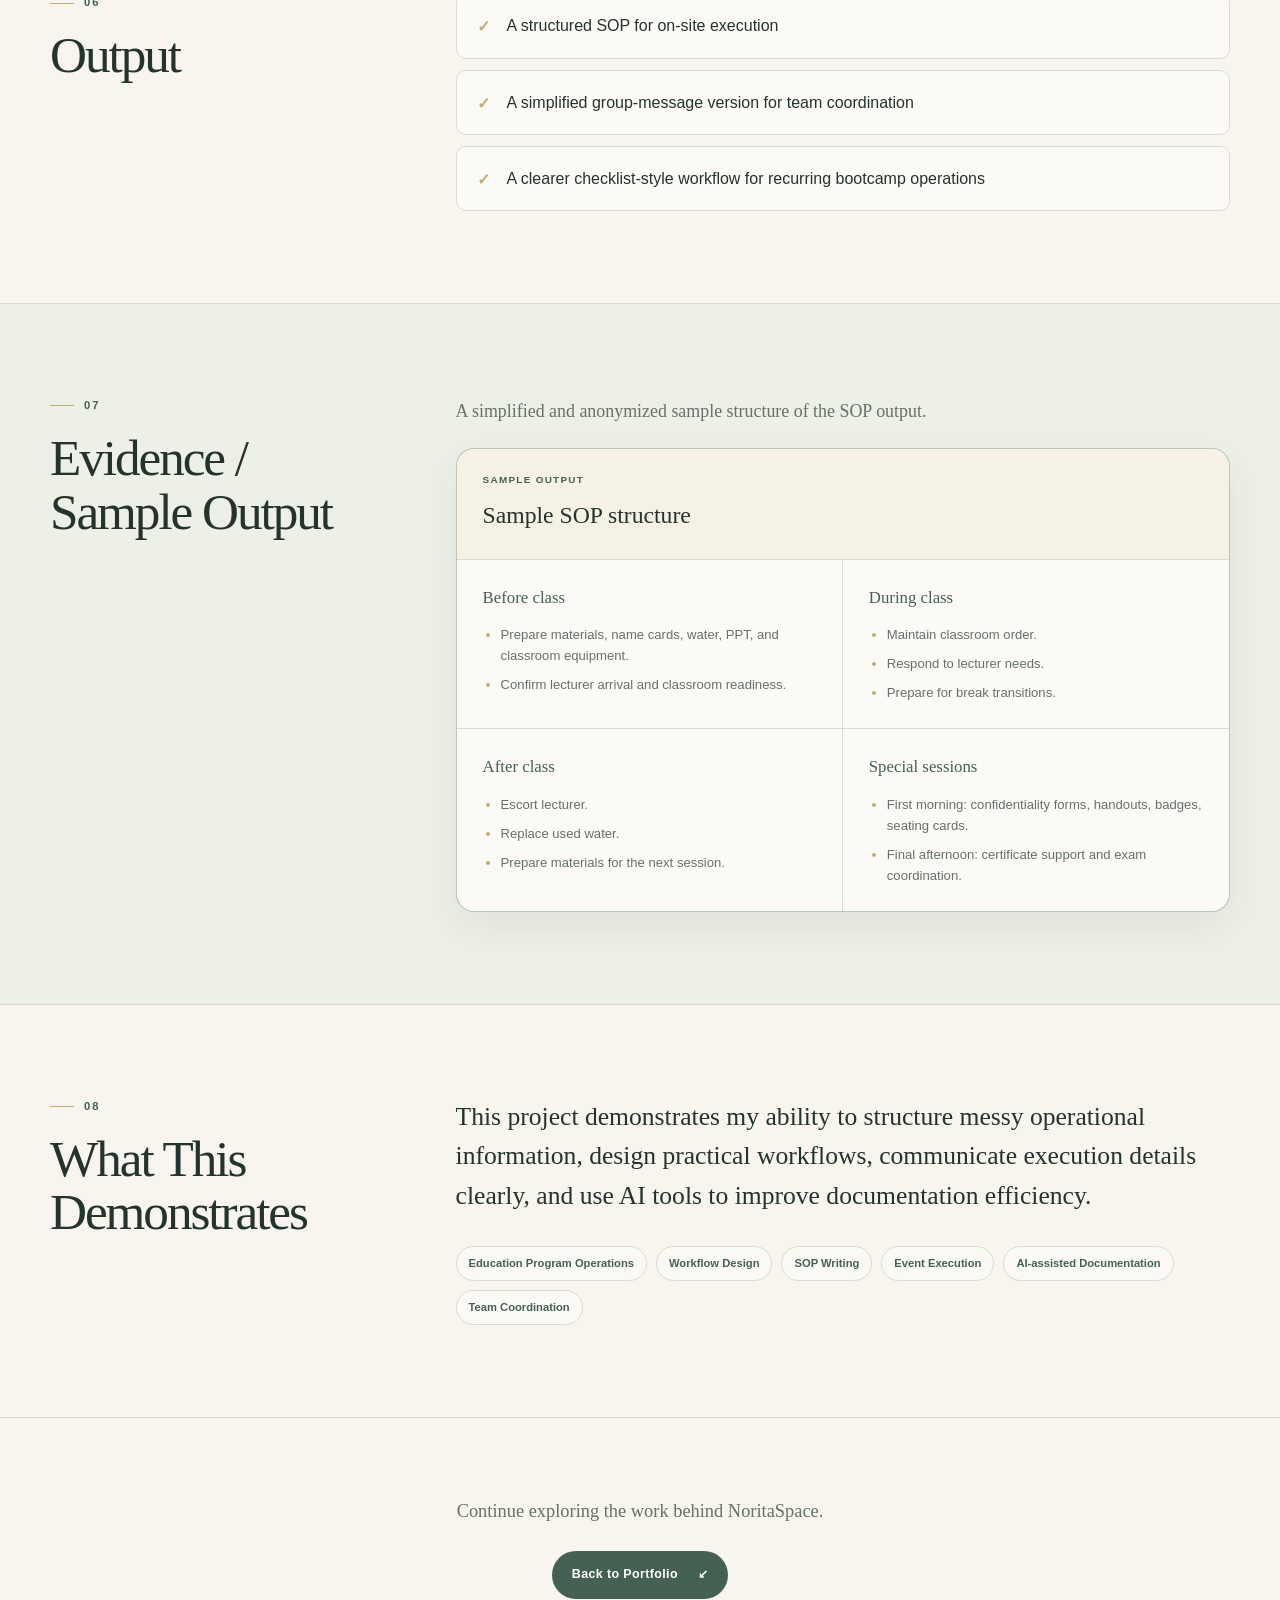
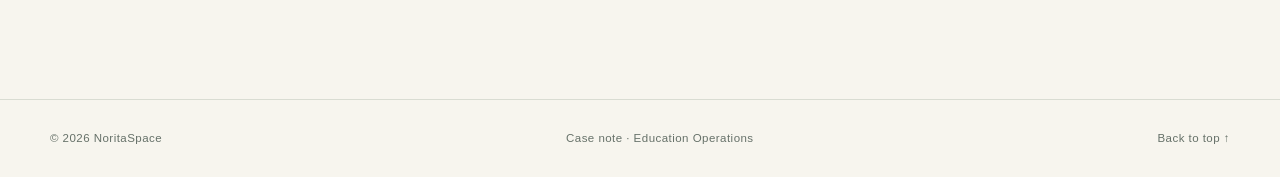
==== commit 745b1f35: "Add anonymized SOP sample output" ====
--- a/case-sop.html
+++ b/case-sop.html
@@ -138,10 +138,60 @@
       </div>
     </section>
 
+    <section class="case-section case-evidence-section" aria-labelledby="evidence-title">
+      <div class="container case-section-grid">
+        <div class="case-section-heading">
+          <p class="section-index">07</p>
+          <h2 id="evidence-title">Evidence / Sample Output</h2>
+        </div>
+        <div class="case-evidence-content">
+          <p class="evidence-intro">A simplified and anonymized sample structure of the SOP output.</p>
+          <article class="sample-card" aria-labelledby="sample-title">
+            <div class="sample-card-header">
+              <span>Sample output</span>
+              <h3 id="sample-title">Sample SOP structure</h3>
+            </div>
+            <div class="sample-sop-grid">
+              <section class="sample-phase">
+                <h4>Before class</h4>
+                <ul>
+                  <li>Prepare materials, name cards, water, PPT, and classroom equipment.</li>
+                  <li>Confirm lecturer arrival and classroom readiness.</li>
+                </ul>
+              </section>
+              <section class="sample-phase">
+                <h4>During class</h4>
+                <ul>
+                  <li>Maintain classroom order.</li>
+                  <li>Respond to lecturer needs.</li>
+                  <li>Prepare for break transitions.</li>
+                </ul>
+              </section>
+              <section class="sample-phase">
+                <h4>After class</h4>
+                <ul>
+                  <li>Escort lecturer.</li>
+                  <li>Replace used water.</li>
+                  <li>Prepare materials for the next session.</li>
+                </ul>
+              </section>
+              <section class="sample-phase">
+                <h4>Special sessions</h4>
+                <ul>
+                  <li>First morning: confidentiality forms, handouts, badges, seating cards.</li>
+                  <li>Final afternoon: certificate support and exam coordination.</li>
+                </ul>
+              </section>
+            </div>
+          </article>
+        </div>
+      </div>
+    </section>
+
     <section class="case-section" aria-labelledby="demonstrates-title">
       <div class="container case-section-grid">
         <div class="case-section-heading">
-          <p class="section-index">07</p>
+          <p class="section-index">08</p>
           <h2 id="demonstrates-title">What This Demonstrates</h2>
         </div>
         <div class="case-copy">
--- a/styles.css
+++ b/styles.css
@@ -1142,6 +1142,93 @@
   font-weight: 700;
 }
 
+.case-evidence-section {
+  background: rgba(220, 229, 217, 0.36) !important;
+}
+
+.case-evidence-content {
+  min-width: 0;
+}
+
+.evidence-intro {
+  margin-bottom: 22px;
+  color: var(--color-muted);
+  font-family: var(--font-serif);
+  font-size: 1.12rem;
+}
+
+.sample-card {
+  overflow: hidden;
+  border: 1px solid rgba(159, 180, 159, 0.72);
+  border-radius: var(--radius-md);
+  background: var(--color-card);
+  box-shadow: var(--shadow-soft);
+}
+
+.sample-card-header {
+  padding: 23px 26px;
+  border-bottom: 1px solid var(--color-line);
+  background: rgba(238, 229, 207, 0.45);
+}
+
+.sample-card-header span {
+  display: block;
+  margin-bottom: 6px;
+  color: var(--color-green-deep);
+  font-size: 0.62rem;
+  font-weight: 700;
+  letter-spacing: 0.13em;
+  text-transform: uppercase;
+}
+
+.sample-card-header h3 {
+  margin-bottom: 0;
+  font-family: var(--font-serif);
+  font-size: 1.48rem;
+  font-weight: 400;
+}
+
+.sample-sop-grid {
+  display: grid;
+  grid-template-columns: repeat(2, minmax(0, 1fr));
+}
+
+.sample-phase {
+  min-width: 0;
+  padding: 24px 26px 25px;
+  border-bottom: 1px solid var(--color-line);
+}
+
+.sample-phase:nth-child(odd) {
+  border-right: 1px solid var(--color-line);
+}
+
+.sample-phase:nth-last-child(-n + 2) {
+  border-bottom: 0;
+}
+
+.sample-phase h4 {
+  margin: 0 0 12px;
+  color: var(--color-green-deep);
+  font-family: var(--font-serif);
+  font-size: 1.05rem;
+  font-weight: 400;
+}
+
+.sample-phase ul {
+  display: grid;
+  gap: 8px;
+  margin: 0;
+  padding-left: 18px;
+  color: var(--color-muted);
+  font-size: 0.82rem;
+  line-height: 1.6;
+}
+
+.sample-phase li::marker {
+  color: var(--color-gold);
+}
+
 .demonstrates-tags {
   margin-top: 30px;
 }
@@ -1404,6 +1491,21 @@
     grid-template-columns: 1fr;
   }
 
+  .sample-sop-grid {
+    grid-template-columns: 1fr;
+  }
+
+  .sample-phase,
+  .sample-phase:nth-child(odd),
+  .sample-phase:nth-last-child(-n + 2) {
+    border-right: 0;
+    border-bottom: 1px solid var(--color-line);
+  }
+
+  .sample-phase:last-child {
+    border-bottom: 0;
+  }
+
   .process-card {
     min-height: 200px;
   }
